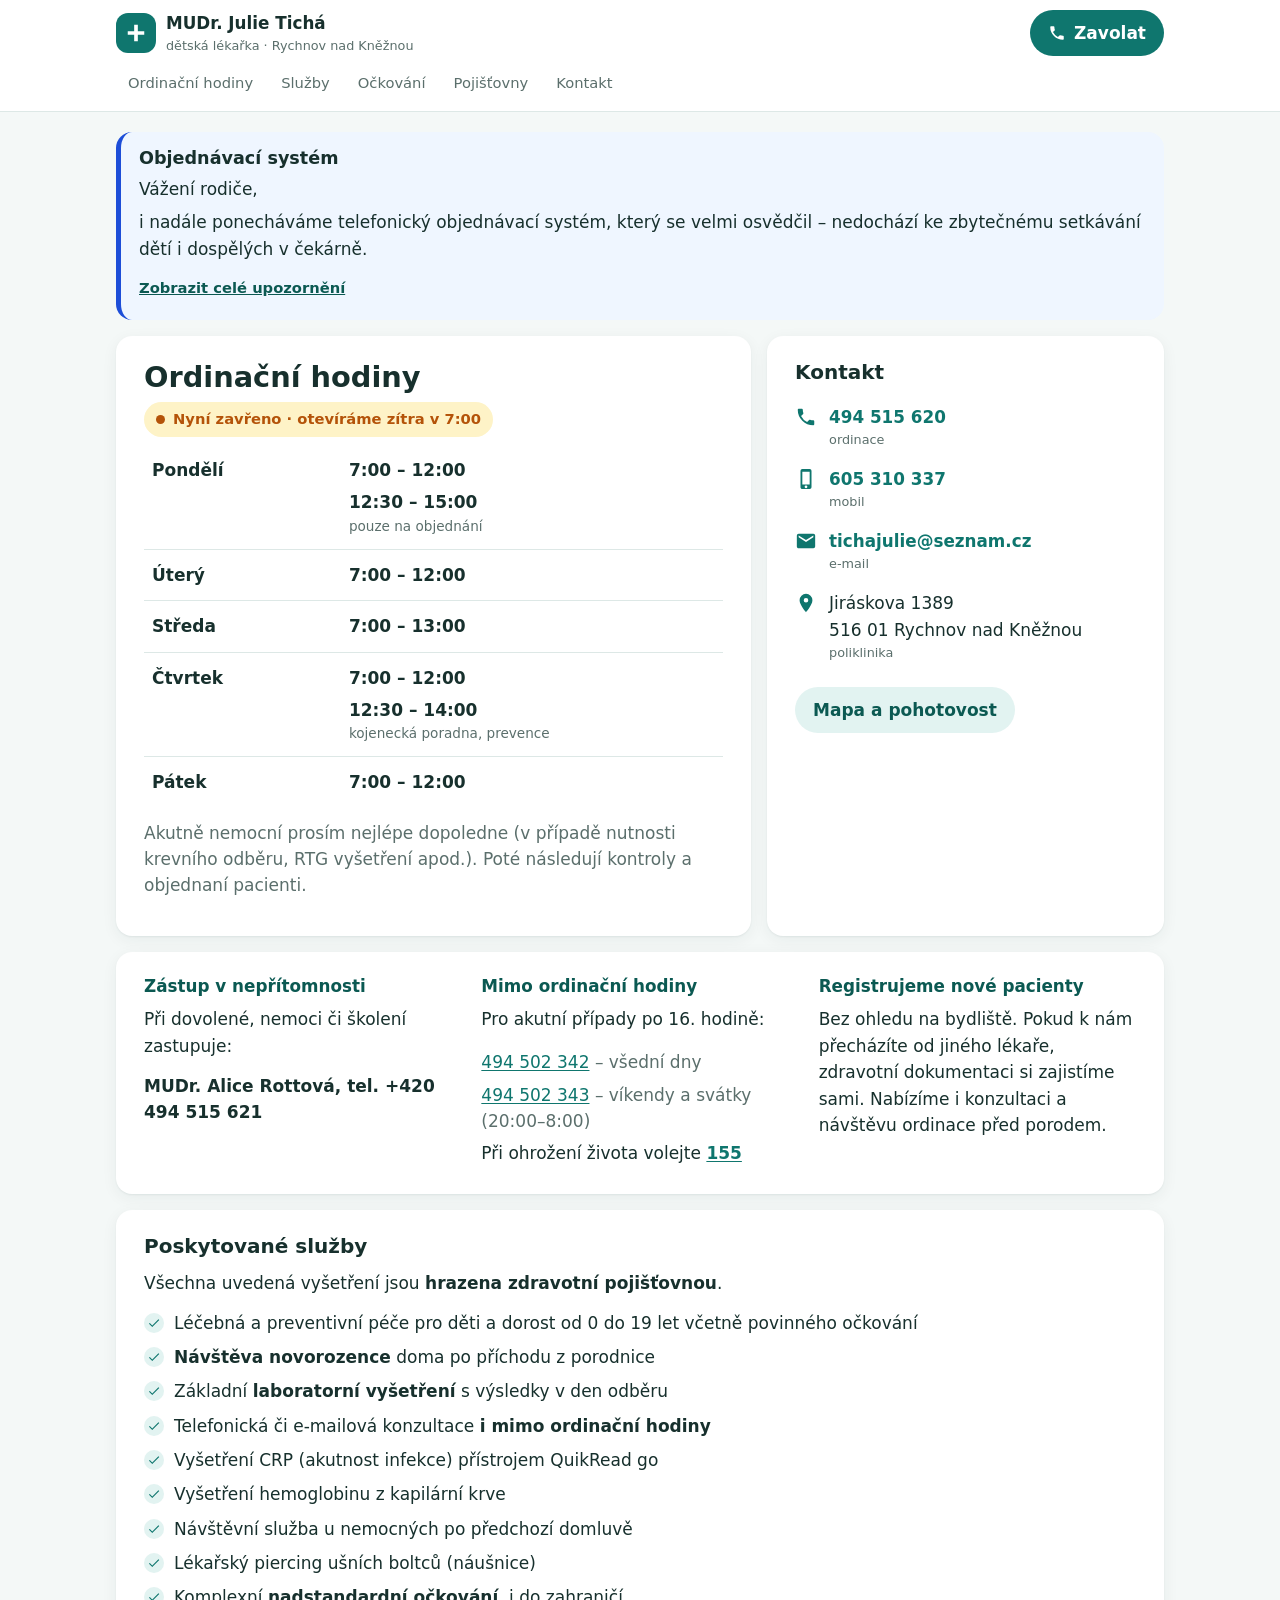
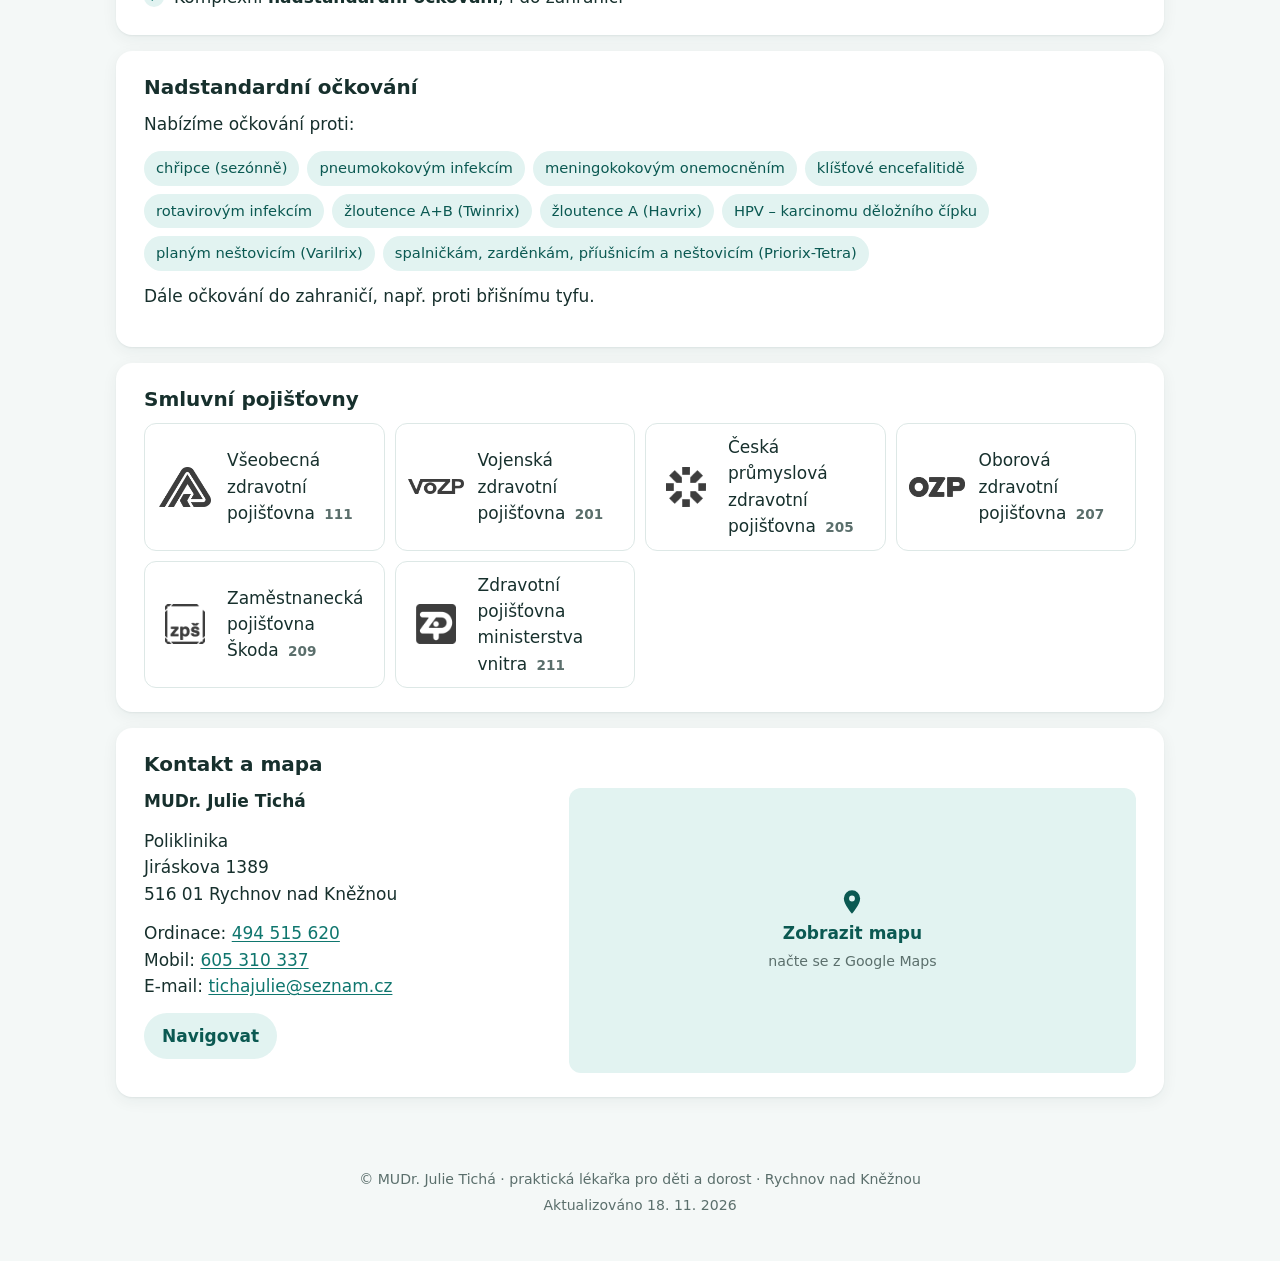
==== index.html @ 113739bf "Nový statický web MUDr. Julie Tichá pro GitHub Pages - jednostránkový responzivní web (ordinační hod" ====
<!doctype html>
<html lang="cs">
<head>
  <meta charset="utf-8">
  <meta name="viewport" content="width=device-width, initial-scale=1, viewport-fit=cover">
  <title>MUDr. Julie Tichá – dětská lékařka, Rychnov nad Kněžnou</title>
  <meta name="description" content="MUDr. Julie Tichá – praktická lékařka pro děti a dorost, poliklinika Rychnov nad Kněžnou. Ordinační hodiny, kontakt, očkování, smluvní pojišťovny.">
  <meta name="theme-color" content="#0f766e">
  <link rel="canonical" href="https://www.mudrjulieticha.cz/">
  <link rel="icon" href="favicon.ico">
  <link rel="stylesheet" href="assets/style.css">
  <meta property="og:title" content="MUDr. Julie Tichá – dětská lékařka">
  <meta property="og:description" content="Ordinační hodiny a kontakt – pediatrie Rychnov nad Kněžnou.">
  <meta property="og:type" content="website">
  <script type="application/ld+json">
  {
    "@context": "https://schema.org",
    "@type": "MedicalClinic",
    "name": "MUDr. Julie Tichá – praktická lékařka pro děti a dorost",
    "medicalSpecialty": "Pediatric",
    "telephone": "+420494515620",
    "email": "tichajulie@seznam.cz",
    "url": "https://www.mudrjulieticha.cz/",
    "address": {
      "@type": "PostalAddress",
      "streetAddress": "Jiráskova 1389",
      "addressLocality": "Rychnov nad Kněžnou",
      "postalCode": "516 01",
      "addressCountry": "CZ"
    }
  }
  </script>
  <script src="assets/app.js" defer></script>
</head>
<body>
  <a class="skip" href="#hodiny">Přejít na ordinační hodiny</a>

  <header class="site-header">
    <div class="wrap header-inner">
      <a class="brand" href="./" aria-label="MUDr. Julie Tichá – úvod">
        <span class="brand-mark" aria-hidden="true">
          <svg viewBox="0 0 24 24" width="22" height="22"><path fill="currentColor" d="M10 3h4v7h7v4h-7v7h-4v-7H3v-4h7z"/></svg>
        </span>
        <span class="brand-text">
          <strong>MUDr. Julie Tichá</strong>
          <small>dětská lékařka · Rychnov nad Kněžnou</small>
        </span>
      </a>
      <a class="btn btn-call" href="tel:+420494515620">
        <svg viewBox="0 0 24 24" width="18" height="18" aria-hidden="true"><path fill="currentColor" d="M6.6 10.8a15.1 15.1 0 0 0 6.6 6.6l2.2-2.2c.3-.3.7-.4 1-.2 1.1.4 2.3.6 3.6.6.6 0 1 .4 1 1V20c0 .6-.4 1-1 1A17 17 0 0 1 3 4c0-.6.4-1 1-1h3.5c.6 0 1 .4 1 1 0 1.3.2 2.5.6 3.6.1.3 0 .7-.2 1z"/></svg>
        <span>Zavolat</span>
      </a>
    </div>
    <nav class="site-nav" aria-label="Hlavní menu">
      <div class="wrap">
        <ul>
          <li><a href="#hodiny">Ordinační hodiny</a></li>
          <li><a href="#sluzby">Služby</a></li>
          <li><a href="#ockovani">Očkování</a></li>
          <li><a href="#pojistovny">Pojišťovny</a></li>
          <li><a href="#kontakt">Kontakt</a></li>
        </ul>
      </div>
    </nav>
  </header>

  <main>
    <div class="wrap">
      <!-- Upozornění z administrace se vykreslí sem -->
      <div id="notices" class="notices" aria-live="polite"></div>

      <div class="top-grid">
        <section id="hodiny" class="card hours-card" aria-labelledby="hodiny-title">
          <div class="card-head">
            <h1 id="hodiny-title">Ordinační hodiny</h1>
            <p id="status" class="status" hidden></p>
          </div>
          <noscript>
            <p class="note-box">Pro zobrazení aktuálních ordinačních hodin povolte JavaScript, nebo zavolejte na <a href="tel:+420494515620">494 515 620</a>.</p>
          </noscript>
          <table class="hours" id="hours-table">
            <caption class="sr-only">Ordinační hodiny podle dnů v týdnu</caption>
            <tbody id="hours-body">
              <tr><td class="loading">Načítám…</td></tr>
            </tbody>
          </table>
          <p id="hours-note" class="muted" hidden></p>
        </section>

        <aside class="card contact-card" aria-labelledby="kontakt-rychly">
          <h2 id="kontakt-rychly">Kontakt</h2>
          <ul class="contact-list">
            <li>
              <svg viewBox="0 0 24 24" aria-hidden="true"><path fill="currentColor" d="M6.6 10.8a15.1 15.1 0 0 0 6.6 6.6l2.2-2.2c.3-.3.7-.4 1-.2 1.1.4 2.3.6 3.6.6.6 0 1 .4 1 1V20c0 .6-.4 1-1 1A17 17 0 0 1 3 4c0-.6.4-1 1-1h3.5c.6 0 1 .4 1 1 0 1.3.2 2.5.6 3.6.1.3 0 .7-.2 1z"/></svg>
              <div><a href="tel:+420494515620">494 515 620</a><small>ordinace</small></div>
            </li>
            <li>
              <svg viewBox="0 0 24 24" aria-hidden="true"><path fill="currentColor" d="M16 1H8a2 2 0 0 0-2 2v18c0 1.1.9 2 2 2h8a2 2 0 0 0 2-2V3a2 2 0 0 0-2-2zm-4 21a1.5 1.5 0 1 1 0-3 1.5 1.5 0 0 1 0 3zm4-4H8V4h8z"/></svg>
              <div><a href="tel:+420605310337">605 310 337</a><small>mobil</small></div>
            </li>
            <li>
              <svg viewBox="0 0 24 24" aria-hidden="true"><path fill="currentColor" d="M20 4H4a2 2 0 0 0-2 2v12c0 1.1.9 2 2 2h16a2 2 0 0 0 2-2V6a2 2 0 0 0-2-2zm0 4-8 5-8-5V6l8 5 8-5z"/></svg>
              <div><a href="mailto:tichajulie@seznam.cz">tichajulie@seznam.cz</a><small>e-mail</small></div>
            </li>
            <li>
              <svg viewBox="0 0 24 24" aria-hidden="true"><path fill="currentColor" d="M12 2a7 7 0 0 0-7 7c0 5.2 7 13 7 13s7-7.8 7-13a7 7 0 0 0-7-7zm0 9.5a2.5 2.5 0 1 1 0-5 2.5 2.5 0 0 1 0 5z"/></svg>
              <div>Jiráskova 1389<br>516 01 Rychnov nad Kněžnou<small>poliklinika</small></div>
            </li>
          </ul>
          <a class="btn btn-ghost" href="#kontakt">Mapa a pohotovost</a>
        </aside>
      </div>

      <section class="card info-grid" aria-label="Důležité informace">
        <div>
          <h2>Zástup v nepřítomnosti</h2>
          <p>Při dovolené, nemoci či školení zastupuje:</p>
          <p class="strong" id="substitute">MUDr. Alice Rottová, tel. +420 494 515 621</p>
        </div>
        <div>
          <h2>Mimo ordinační hodiny</h2>
          <p>Pro akutní případy po 16. hodině:</p>
          <ul class="plain">
            <li><a href="tel:+420494502342">494 502 342</a> <span class="muted">– všední dny</span></li>
            <li><a href="tel:+420494502343">494 502 343</a> <span class="muted">– víkendy a svátky (20:00–8:00)</span></li>
            <li>Při ohrožení života volejte <a href="tel:155"><strong>155</strong></a></li>
          </ul>
        </div>
        <div>
          <h2>Registrujeme nové pacienty</h2>
          <p>Bez ohledu na bydliště. Pokud k nám přecházíte od jiného lékaře, zdravotní dokumentaci si zajistíme sami. Nabízíme i konzultaci a návštěvu ordinace před porodem.</p>
        </div>
      </section>

      <section id="sluzby" class="card" aria-labelledby="sluzby-title">
        <h2 id="sluzby-title">Poskytované služby</h2>
        <p>Všechna uvedená vyšetření jsou <strong>hrazena zdravotní pojišťovnou</strong>.</p>
        <ul class="checklist">
          <li>Léčebná a preventivní péče pro děti a dorost od 0 do 19 let včetně povinného očkování</li>
          <li><strong>Návštěva novorozence</strong> doma po příchodu z porodnice</li>
          <li>Základní <strong>laboratorní vyšetření</strong> s výsledky v den odběru</li>
          <li>Telefonická či e-mailová konzultace <strong>i mimo ordinační hodiny</strong></li>
          <li>Vyšetření CRP (akutnost infekce) přístrojem QuikRead go</li>
          <li>Vyšetření hemoglobinu z kapilární krve</li>
          <li>Návštěvní služba u nemocných po předchozí domluvě</li>
          <li>Lékařský piercing ušních boltců (náušnice)</li>
          <li>Komplexní <strong>nadstandardní očkování</strong>, i do zahraničí</li>
        </ul>
      </section>

      <section id="ockovani" class="card" aria-labelledby="ockovani-title">
        <h2 id="ockovani-title">Nadstandardní očkování</h2>
        <p>Nabízíme očkování proti:</p>
        <ul class="tags">
          <li>chřipce (sezónně)</li>
          <li>pneumokokovým infekcím</li>
          <li>meningokokovým onemocněním</li>
          <li>klíšťové encefalitidě</li>
          <li>rotavirovým infekcím</li>
          <li>žloutence A+B (Twinrix)</li>
          <li>žloutence A (Havrix)</li>
          <li>HPV – karcinomu děložního čípku</li>
          <li>planým neštovicím (Varilrix)</li>
          <li>spalničkám, zarděnkám, příušnicím a neštovicím (Priorix-Tetra)</li>
        </ul>
        <p>Dále očkování do zahraničí, např. proti břišnímu tyfu.</p>
      </section>

      <section id="pojistovny" class="card" aria-labelledby="pojistovny-title">
        <h2 id="pojistovny-title">Smluvní pojišťovny</h2>
        <ul class="insurers">
          <li><img src="assets/img/vzp.png" alt="" width="100" height="78" loading="lazy"><span>Všeobecná zdravotní pojišťovna <b>111</b></span></li>
          <li><img src="assets/img/vozp.png" alt="" width="100" height="27" loading="lazy"><span>Vojenská zdravotní pojišťovna <b>201</b></span></li>
          <li><img src="assets/img/czpz.png" alt="" width="100" height="100" loading="lazy"><span>Česká průmyslová zdravotní pojišťovna <b>205</b></span></li>
          <li><img src="assets/img/ozp.png" alt="" width="100" height="35" loading="lazy"><span>Oborová zdravotní pojišťovna <b>207</b></span></li>
          <li><img src="assets/img/zps.png" alt="" width="100" height="100" loading="lazy"><span>Zaměstnanecká pojišťovna Škoda <b>209</b></span></li>
          <li><img src="assets/img/zpmv.png" alt="" width="100" height="100" loading="lazy"><span>Zdravotní pojišťovna ministerstva vnitra <b>211</b></span></li>
        </ul>
      </section>

      <section id="kontakt" class="card contact-full" aria-labelledby="kontakt-title">
        <h2 id="kontakt-title">Kontakt a mapa</h2>
        <div class="contact-full-grid">
          <div>
            <p class="strong">MUDr. Julie Tichá</p>
            <p>Poliklinika<br>Jiráskova 1389<br>516 01 Rychnov nad Kněžnou</p>
            <p>
              Ordinace: <a href="tel:+420494515620">494 515 620</a><br>
              Mobil: <a href="tel:+420605310337">605 310 337</a><br>
              E-mail: <a href="mailto:tichajulie@seznam.cz">tichajulie@seznam.cz</a>
            </p>
            <p><a class="btn btn-ghost" href="https://www.google.com/maps/dir/?api=1&amp;destination=Jir%C3%A1skova+1389%2C+Rychnov+nad+Kn%C4%9B%C5%BEnou" target="_blank" rel="noopener">Navigovat</a></p>
          </div>
          <div class="map" id="map">
            <button type="button" class="map-load" id="map-load">
              <svg viewBox="0 0 24 24" width="28" height="28" aria-hidden="true"><path fill="currentColor" d="M12 2a7 7 0 0 0-7 7c0 5.2 7 13 7 13s7-7.8 7-13a7 7 0 0 0-7-7zm0 9.5a2.5 2.5 0 1 1 0-5 2.5 2.5 0 0 1 0 5z"/></svg>
              <span>Zobrazit mapu</span>
              <small>načte se z Google Maps</small>
            </button>
          </div>
        </div>
      </section>
    </div>
  </main>

  <footer class="site-footer">
    <div class="wrap">
      <p>© MUDr. Julie Tichá · praktická lékařka pro děti a dorost · Rychnov nad Kněžnou</p>
      <p class="muted" id="updated"></p>
    </div>
  </footer>

  <!-- Vyskakovací upozornění -->
  <dialog id="popup" class="popup" aria-labelledby="popup-title">
    <div class="popup-inner">
      <h2 id="popup-title"></h2>
      <div id="popup-body"></div>
      <form method="dialog">
        <button class="btn" value="ok" autofocus>Rozumím</button>
      </form>
    </div>
  </dialog>
</body>
</html>
---- assets/style.css ----
/* MUDr. Julie Tichá – nový web */
:root {
  --bg: #f4f8f7;
  --card: #ffffff;
  --text: #17302d;
  --muted: #5b6f6c;
  --line: #dde8e6;
  --brand: #0f766e;
  --brand-dark: #0b5952;
  --brand-soft: #e2f3f1;
  --ok: #15803d;
  --ok-soft: #dcfce7;
  --closed: #b45309;
  --closed-soft: #fef3c7;
  --warn: #b91c1c;
  --warn-soft: #fef2f2;
  --info-soft: #eff6ff;
  --info: #1d4ed8;
  --radius: 16px;
  --shadow: 0 1px 2px rgba(15, 50, 45, .06), 0 4px 16px rgba(15, 50, 45, .06);
  --font: system-ui, -apple-system, "Segoe UI", Roboto, "Helvetica Neue", Arial, sans-serif;
}

*, *::before, *::after { box-sizing: border-box; }
html { scroll-behavior: smooth; scroll-padding-top: 120px; -webkit-text-size-adjust: 100%; }
body {
  margin: 0;
  font-family: var(--font);
  font-size: 17px;
  line-height: 1.55;
  color: var(--text);
  background: var(--bg);
}
img { max-width: 100%; height: auto; }
a { color: var(--brand); text-underline-offset: 2px; }
a:hover { color: var(--brand-dark); }
h1, h2, h3 { line-height: 1.2; margin: 0 0 .6em; }
h1 { font-size: 1.6rem; }
h2 { font-size: 1.25rem; }
p { margin: 0 0 .8em; }
.wrap { width: 100%; max-width: 1080px; margin: 0 auto; padding: 0 16px; }
.muted { color: var(--muted); }
.strong { font-weight: 600; }
.sr-only { position: absolute; width: 1px; height: 1px; overflow: hidden; clip: rect(0 0 0 0); white-space: nowrap; }
.skip { position: absolute; left: -9999px; top: 0; background: var(--brand); color: #fff; padding: 8px 12px; z-index: 100; }
.skip:focus { left: 8px; top: 8px; }
:focus-visible { outline: 3px solid #f59e0b; outline-offset: 2px; border-radius: 4px; }

/* ---------- Hlavička ---------- */
.site-header {
  position: sticky; top: 0; z-index: 20;
  background: rgba(255, 255, 255, .96);
  backdrop-filter: saturate(1.4) blur(8px);
  border-bottom: 1px solid var(--line);
}
.header-inner { display: flex; align-items: center; justify-content: space-between; gap: 12px; padding-top: 10px; padding-bottom: 10px; }
.brand { display: flex; align-items: center; gap: 10px; text-decoration: none; color: var(--text); min-width: 0; }
.brand-mark {
  flex: none; display: grid; place-items: center;
  width: 40px; height: 40px; border-radius: 12px;
  background: var(--brand); color: #fff;
}
.brand-text { display: flex; flex-direction: column; min-width: 0; }
.brand-text strong { font-size: 1.05rem; white-space: nowrap; }
.brand-text small { color: var(--muted); font-size: .8rem; white-space: nowrap; overflow: hidden; text-overflow: ellipsis; }

.site-nav ul { display: flex; gap: 4px; list-style: none; margin: 0; padding: 0 0 8px; overflow-x: auto; scrollbar-width: none; }
.site-nav ul::-webkit-scrollbar { display: none; }
.site-nav a {
  display: block; padding: 6px 12px; border-radius: 999px;
  text-decoration: none; color: var(--muted); font-size: .92rem; white-space: nowrap;
}
.site-nav a:hover { background: var(--brand-soft); color: var(--brand-dark); }

/* ---------- Tlačítka ---------- */
.btn {
  display: inline-flex; align-items: center; justify-content: center; gap: 8px;
  min-height: 44px; padding: 10px 18px; border-radius: 999px; border: 0;
  background: var(--brand); color: #fff; font: inherit; font-weight: 600;
  text-decoration: none; cursor: pointer;
}
.btn:hover { background: var(--brand-dark); color: #fff; }
.btn-ghost { background: var(--brand-soft); color: var(--brand-dark); }
.btn-ghost:hover { background: #cbeae6; color: var(--brand-dark); }
.btn-call { flex: none; }

/* ---------- Obsah ---------- */
main { padding: 20px 0 32px; }
.card {
  background: var(--card); border-radius: var(--radius); box-shadow: var(--shadow);
  padding: 20px; margin-bottom: 16px;
}
.top-grid { display: grid; gap: 16px; margin-bottom: 16px; }
.top-grid .card { margin-bottom: 0; }

/* Upozornění */
.notices:empty { display: none; }
.notice {
  border-radius: var(--radius); padding: 16px 18px; margin-bottom: 16px;
  background: var(--info-soft); border-left: 5px solid var(--info);
}
.notice h2 { font-size: 1.1rem; margin-bottom: .4em; }
.notice p { margin-bottom: .4em; }
.notice p:last-child { margin-bottom: 0; }
.notice.warning { background: var(--warn-soft); border-left-color: var(--warn); }
.notice.success { background: var(--ok-soft); border-left-color: var(--ok); }
.notice.collapsed .notice-body p:nth-child(n+3) { display: none; }
.notice .more {
  margin-top: 4px; padding: 4px 0; border: 0; background: none; cursor: pointer;
  font: inherit; font-weight: 600; font-size: .92rem; color: var(--brand-dark); text-decoration: underline;
}
.notice .dates { font-size: .9rem; color: var(--muted); margin-bottom: .4em; }

/* Ordinační hodiny */
.card-head { display: flex; flex-wrap: wrap; align-items: center; justify-content: space-between; gap: 8px 16px; margin-bottom: 8px; }
.card-head h1 { margin: 0; }
.status {
  margin: 0; display: inline-flex; align-items: center; gap: 8px;
  padding: 6px 12px; border-radius: 999px; font-weight: 600; font-size: .92rem;
  background: var(--closed-soft); color: var(--closed);
}
.status::before { content: ""; width: 9px; height: 9px; border-radius: 50%; background: currentColor; }
.status.open { background: var(--ok-soft); color: var(--ok); }
.status.open::before { animation: pulse 2s infinite; }
@keyframes pulse { 0%, 100% { opacity: 1; } 50% { opacity: .35; } }

.hours { width: 100%; border-collapse: collapse; margin-bottom: 12px; }
.hours th, .hours td { text-align: left; vertical-align: top; padding: 12px 8px; border-bottom: 1px solid var(--line); }
.hours tr:last-child th, .hours tr:last-child td { border-bottom: 0; }
.hours th { font-weight: 600; width: 34%; }
.hours .block { display: block; }
.hours .block + .block { margin-top: 6px; }
.hours .time { font-variant-numeric: tabular-nums; font-weight: 600; white-space: nowrap; }
.hours .note { display: block; font-size: .85rem; color: var(--muted); }
.hours .closed-day { color: var(--muted); }
.hours tr.today th, .hours tr.today td { background: var(--brand-soft); }
.hours tr.today th { border-radius: 10px 0 0 10px; }
.hours tr.today td { border-radius: 0 10px 10px 0; }
.hours tr.today th::after {
  content: "dnes"; display: inline-block; margin-left: 8px; padding: 1px 8px;
  border-radius: 999px; background: var(--brand); color: #fff; font-size: .72rem; font-weight: 600; vertical-align: 2px;
}
.loading { color: var(--muted); }

/* Kontakt – rychlý */
.contact-list { list-style: none; margin: 0 0 16px; padding: 0; }
.contact-list li { display: flex; gap: 12px; align-items: flex-start; padding: 8px 0; }
.contact-list svg { flex: none; width: 22px; height: 22px; color: var(--brand); margin-top: 2px; }
.contact-list a { font-weight: 600; text-decoration: none; font-size: 1.05rem; }
.contact-list small { display: block; color: var(--muted); font-size: .8rem; }

/* Informace */
.info-grid { display: grid; gap: 20px; }
.info-grid h2 { font-size: 1.05rem; color: var(--brand-dark); }
.info-grid p:last-child { margin-bottom: 0; }
ul.plain { list-style: none; padding: 0; margin: 0; }
ul.plain li { padding: 3px 0; }

.checklist { list-style: none; padding: 0; margin: 0; display: grid; gap: 8px; }
.checklist li { position: relative; padding-left: 30px; }
.checklist li::before {
  content: ""; position: absolute; left: 0; top: 3px; width: 20px; height: 20px; border-radius: 50%;
  background: var(--brand-soft) url("data:image/svg+xml,%3Csvg xmlns='http://www.w3.org/2000/svg' viewBox='0 0 24 24'%3E%3Cpath fill='%230f766e' d='M9 16.2 4.8 12l-1.4 1.4L9 19 21 7l-1.4-1.4z'/%3E%3C/svg%3E") center/14px no-repeat;
}

.tags { list-style: none; padding: 0; margin: 0 0 12px; display: flex; flex-wrap: wrap; gap: 8px; }
.tags li { background: var(--brand-soft); color: var(--brand-dark); padding: 6px 12px; border-radius: 999px; font-size: .92rem; }

.insurers { list-style: none; padding: 0; margin: 0; display: grid; gap: 10px; grid-template-columns: repeat(auto-fill, minmax(240px, 1fr)); }
.insurers li { display: flex; align-items: center; gap: 14px; padding: 10px 12px; border: 1px solid var(--line); border-radius: 12px; }
.insurers img { width: 56px; height: 40px; object-fit: contain; flex: none; }
.insurers b { color: var(--muted); font-weight: 600; font-size: .85rem; margin-left: 4px; }

.contact-full-grid { display: grid; gap: 20px; }
.map { min-height: 260px; border-radius: 12px; overflow: hidden; background: var(--brand-soft); }
.map iframe { width: 100%; height: 100%; min-height: 300px; border: 0; display: block; }
.map-load {
  width: 100%; height: 100%; min-height: 260px; border: 0; cursor: pointer;
  display: flex; flex-direction: column; align-items: center; justify-content: center; gap: 4px;
  background: transparent; color: var(--brand-dark); font: inherit; font-weight: 600;
}
.map-load small { font-weight: 400; color: var(--muted); }
.map-load:hover { background: #d4eeea; }

.note-box { background: var(--closed-soft); padding: 12px; border-radius: 10px; }

.site-footer { padding: 24px 0 40px; font-size: .88rem; color: var(--muted); text-align: center; }
.site-footer p { margin: 0 0 4px; }

/* Popup */
.popup {
  border: 0; padding: 0; border-radius: var(--radius); max-width: min(520px, calc(100vw - 32px));
  width: 100%; box-shadow: 0 20px 60px rgba(0, 0, 0, .25); color: var(--text);
}
.popup::backdrop { background: rgba(15, 30, 28, .55); }
.popup-inner { padding: 24px; border-top: 6px solid var(--warn); }
.popup.info .popup-inner { border-top-color: var(--info); }
.popup.success .popup-inner { border-top-color: var(--ok); }
.popup form { margin-top: 16px; text-align: right; }
.popup .notice-item + .notice-item { margin-top: 16px; padding-top: 16px; border-top: 1px solid var(--line); }
.popup h3 { font-size: 1.05rem; margin-bottom: .3em; }

/* ---------- Větší obrazovky ---------- */
@media (min-width: 720px) {
  body { font-size: 17px; }
  .card { padding: 24px 28px; }
  .top-grid { grid-template-columns: 1.6fr 1fr; }
  .info-grid { grid-template-columns: repeat(3, 1fr); }
  .contact-full-grid { grid-template-columns: 1fr 1.4fr; }
  .site-nav ul { padding-bottom: 10px; }
  h1 { font-size: 1.8rem; }
}
@media (max-width: 420px) {
  .btn-call span { display: none; }
  .btn-call { width: 44px; padding: 0; }
  .brand-mark { width: 36px; height: 36px; }
  .hours th { width: 30%; }
}
@media (prefers-reduced-motion: reduce) {
  html { scroll-behavior: auto; }
  .status.open::before { animation: none; }
}
@media print {
  .site-header, .site-nav, .map, .btn, .popup { display: none !important; }
  .card { box-shadow: none; border: 1px solid #ccc; }
}
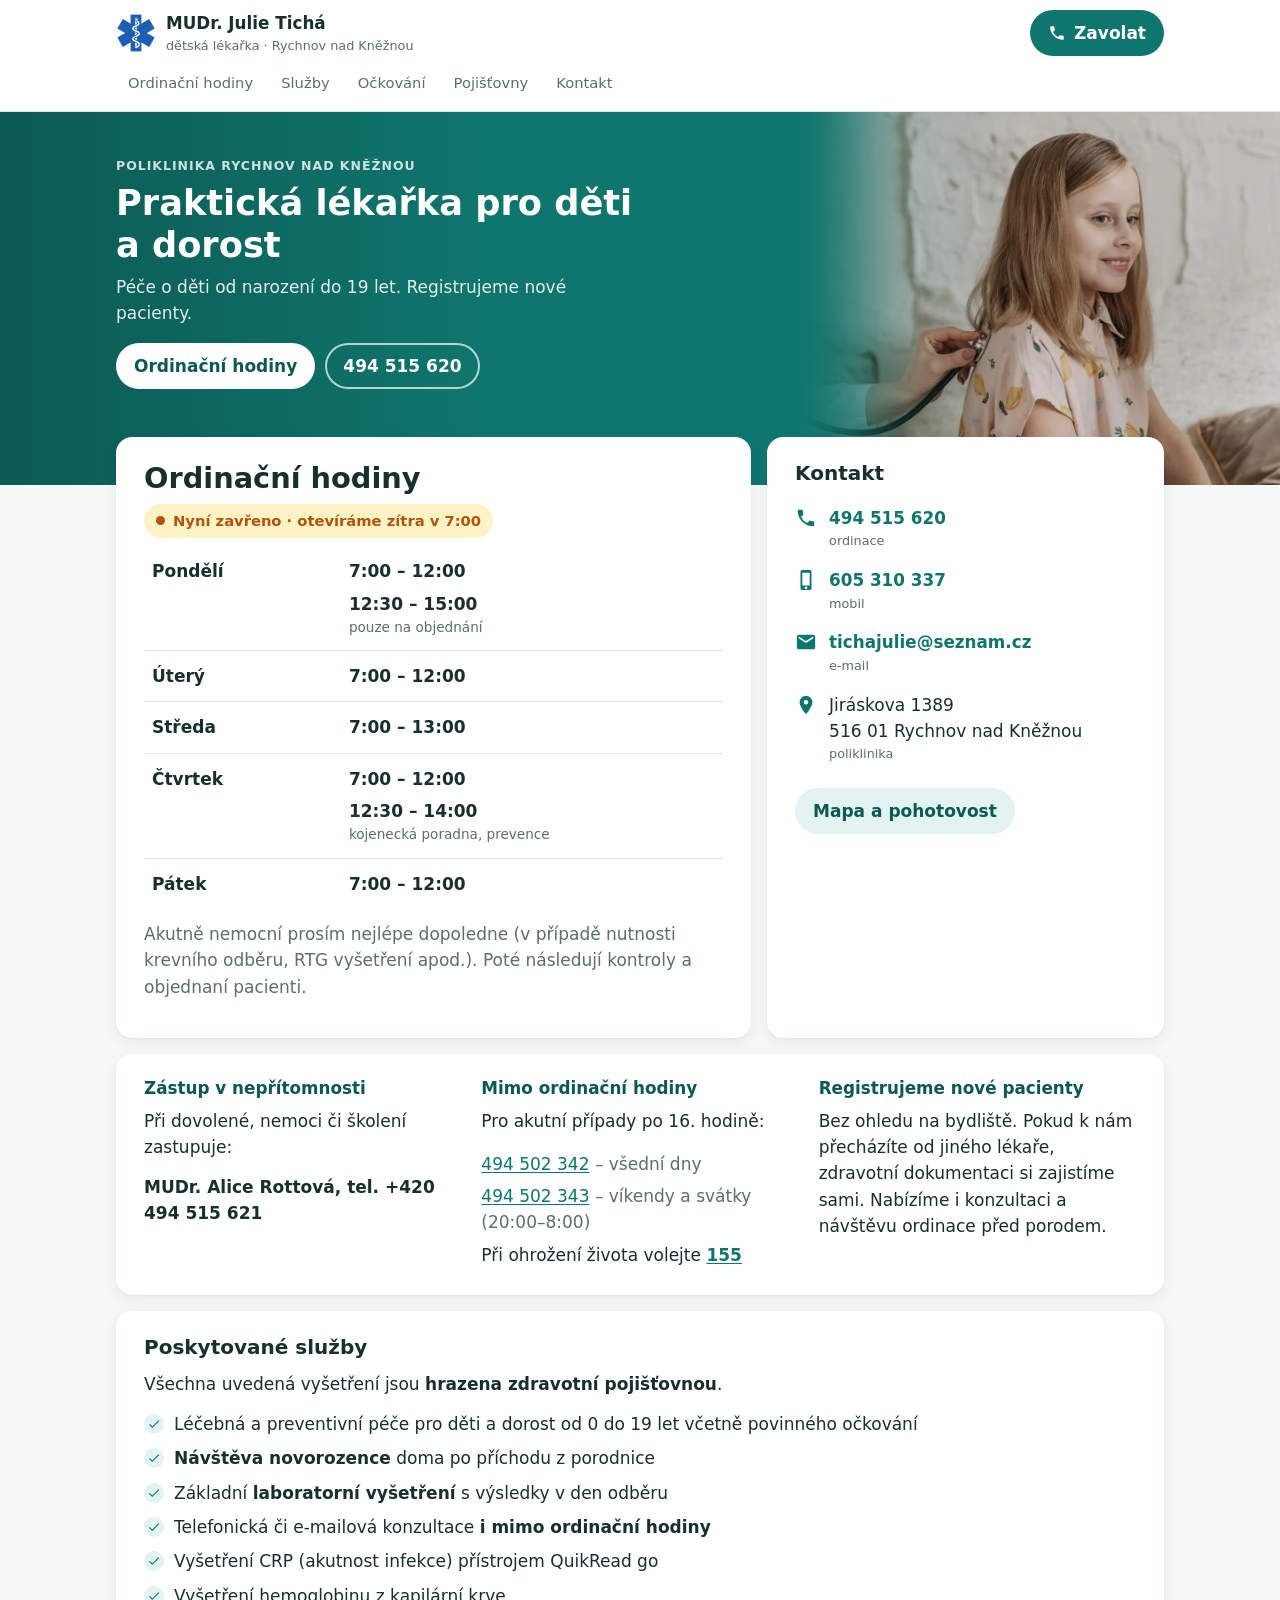
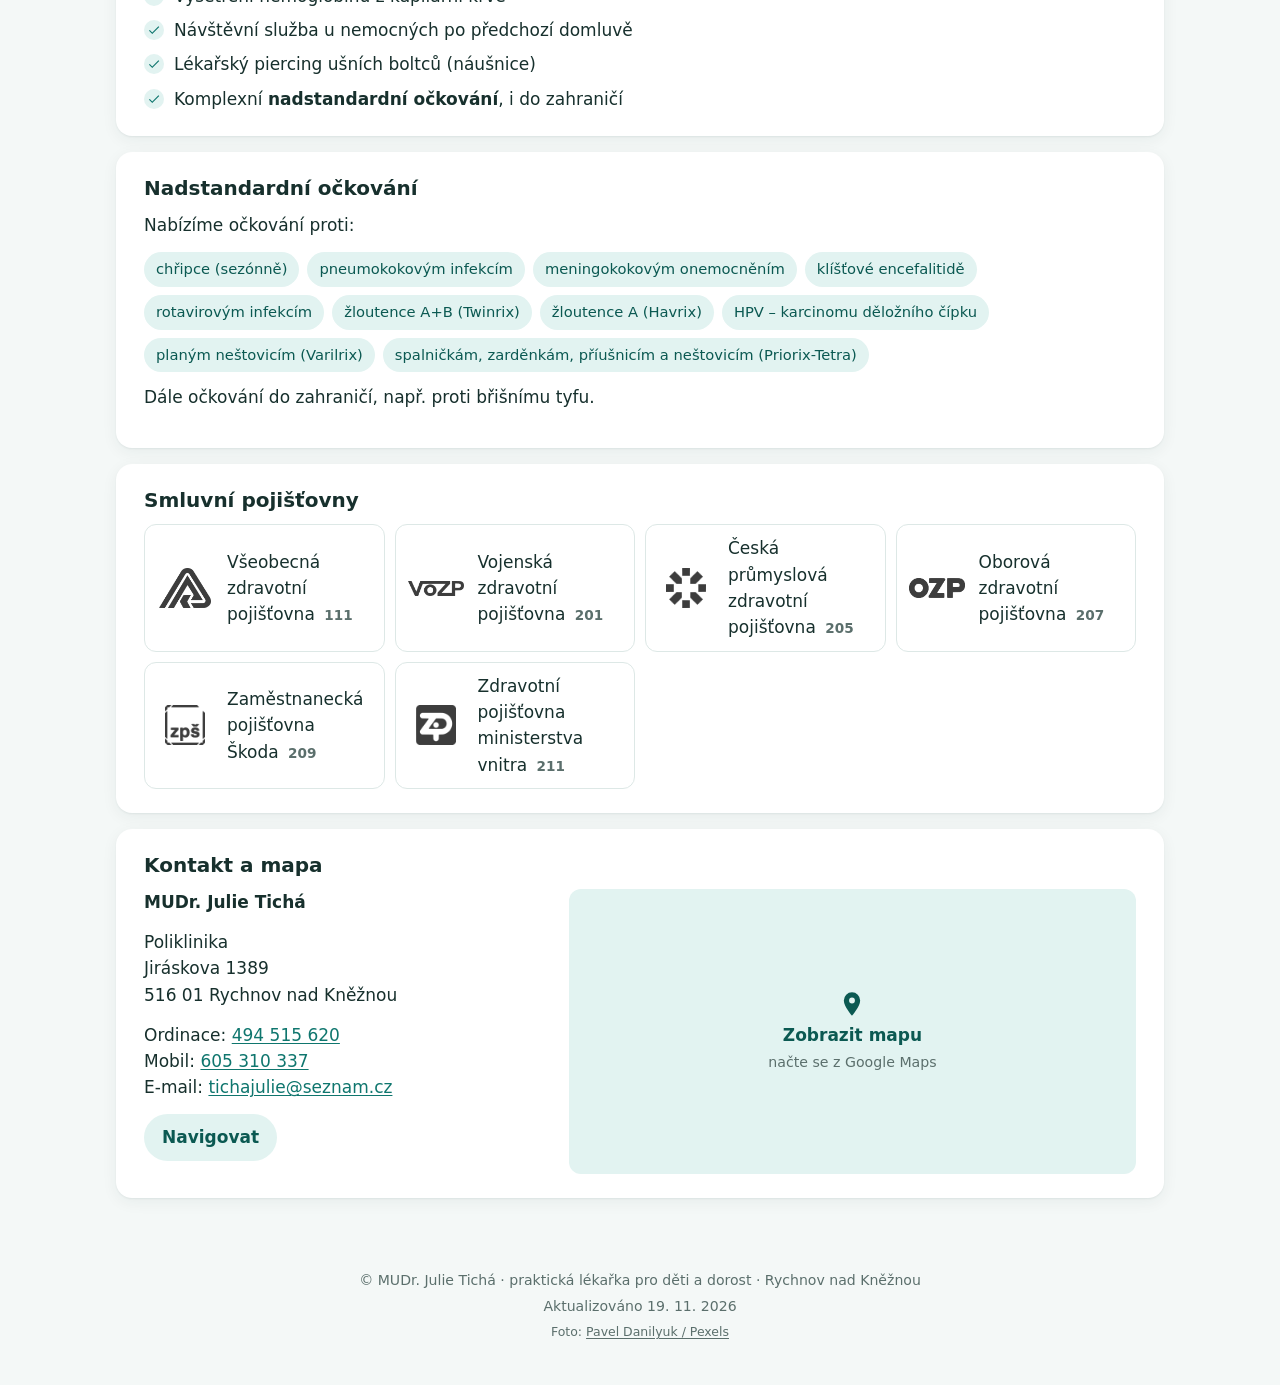
==== commit 3940fcc6: "." ====
--- a/index.html
+++ b/index.html
@@ -33,13 +33,36 @@
   <script src="assets/app.js" defer></script>
 </head>
 <body>
+  <!-- Hvězda života (Star of Life) – definice znaku, použitá v hlavičce i v úvodním pásu -->
+  <svg width="0" height="0" class="sr-only" aria-hidden="true" focusable="false">
+    <defs>
+      <g id="sol-arms">
+        <rect x="-27" y="-92" width="54" height="184"/>
+        <rect x="-27" y="-92" width="54" height="184" transform="rotate(60)"/>
+        <rect x="-27" y="-92" width="54" height="184" transform="rotate(-60)"/>
+      </g>
+      <path id="sol-snake" d="M96 384 C128 380 150 356 132 334 C110 308 58 312 62 280 C66 248 140 254 138 220 C136 186 60 192 62 158 C64 126 136 134 134 102 C133 86 120 76 114 70"/>
+    </defs>
+    <symbol id="star-of-life" viewBox="-100 -100 200 200">
+      <use href="#sol-arms" fill="#fff" stroke="#fff" stroke-width="10" stroke-linejoin="miter"/>
+      <use href="#sol-arms" fill="#1d5fb3"/>
+      <g transform="scale(0.42) translate(-100 -214)" fill="none" stroke-linecap="round" stroke-linejoin="round">
+        <rect x="91" y="28" width="18" height="372" rx="9" fill="#fff"/>
+        <use href="#sol-snake" stroke="#1d5fb3" stroke-width="32"/>
+        <use href="#sol-snake" stroke="#fff" stroke-width="18"/>
+        <ellipse cx="108" cy="54" rx="22" ry="15" transform="rotate(-20 108 54)" fill="#fff" stroke="#1d5fb3" stroke-width="7"/>
+        <circle cx="114" cy="50" r="3.5" fill="#1d5fb3"/>
+      </g>
+    </symbol>
+  </svg>
+
   <a class="skip" href="#hodiny">Přejít na ordinační hodiny</a>
 
   <header class="site-header">
     <div class="wrap header-inner">
       <a class="brand" href="./" aria-label="MUDr. Julie Tichá – úvod">
         <span class="brand-mark" aria-hidden="true">
-          <svg viewBox="0 0 24 24" width="22" height="22"><path fill="currentColor" d="M10 3h4v7h7v4h-7v7h-4v-7H3v-4h7z"/></svg>
+          <svg viewBox="0 0 200 200" width="40" height="40"><use href="#star-of-life" width="200" height="200"/></svg>
         </span>
         <span class="brand-text">
           <strong>MUDr. Julie Tichá</strong>
@@ -63,6 +86,18 @@
       </div>
     </nav>
   </header>
+
+  <section class="hero" aria-label="Úvod">
+    <div class="wrap hero-inner">
+      <p class="hero-kicker">Poliklinika Rychnov nad Kněžnou</p>
+      <p class="hero-title">Praktická lékařka pro děti a&nbsp;dorost</p>
+      <p class="hero-text">Péče o děti od narození do 19 let. Registrujeme nové pacienty.</p>
+      <div class="hero-actions">
+        <a class="btn btn-light" href="#hodiny">Ordinační hodiny</a>
+        <a class="btn btn-outline" href="tel:+420494515620">494 515 620</a>
+      </div>
+    </div>
+  </section>
 
   <main>
     <div class="wrap">
@@ -207,6 +242,7 @@
     <div class="wrap">
       <p>© MUDr. Julie Tichá · praktická lékařka pro děti a dorost · Rychnov nad Kněžnou</p>
       <p class="muted" id="updated"></p>
+      <p class="muted small-print">Foto: <a href="https://www.pexels.com/photo/7653116/" target="_blank" rel="noopener">Pavel Danilyuk / Pexels</a></p>
     </div>
   </footer>
 
--- a/assets/style.css
+++ b/assets/style.css
@@ -57,9 +57,9 @@
 .brand { display: flex; align-items: center; gap: 10px; text-decoration: none; color: var(--text); min-width: 0; }
 .brand-mark {
   flex: none; display: grid; place-items: center;
-  width: 40px; height: 40px; border-radius: 12px;
-  background: var(--brand); color: #fff;
-}
+  width: 40px; height: 40px;
+}
+.brand-mark svg { width: 40px; height: 40px; }
 .brand-text { display: flex; flex-direction: column; min-width: 0; }
 .brand-text strong { font-size: 1.05rem; white-space: nowrap; }
 .brand-text small { color: var(--muted); font-size: .8rem; white-space: nowrap; overflow: hidden; text-overflow: ellipsis; }
@@ -84,8 +84,32 @@
 .btn-ghost:hover { background: #cbeae6; color: var(--brand-dark); }
 .btn-call { flex: none; }
 
+/* ---------- Úvodní pás s Asklépiovou holí ---------- */
+.hero {
+  position: relative; overflow: hidden; color: #fff;
+  background:
+    linear-gradient(90deg, rgba(11, 89, 82, .94) 0%, rgba(15, 118, 110, .86) 50%, rgba(15, 118, 110, .45) 78%, rgba(15, 118, 110, .2) 100%),
+    url("img/hero-vysetreni-700.webp") 62% 45% / cover no-repeat,
+    var(--brand);
+  padding: 28px 0 76px;
+}
+.hero-inner { position: relative; z-index: 1; }
+.hero-kicker {
+  margin: 0 0 6px; font-size: .78rem; font-weight: 700; letter-spacing: .08em; text-transform: uppercase;
+  color: rgba(255, 255, 255, .8);
+}
+.hero-title { margin: 0 0 8px; font-size: 1.55rem; font-weight: 700; line-height: 1.2; max-width: 16em; }
+.hero-text { margin: 0 0 16px; color: rgba(255, 255, 255, .88); max-width: 30em; }
+.hero-actions { display: flex; flex-wrap: wrap; gap: 10px; }
+.btn-light { background: #fff; color: var(--brand-dark); }
+.btn-light:hover { background: var(--brand-soft); color: var(--brand-dark); }
+.btn-outline { background: transparent; color: #fff; box-shadow: inset 0 0 0 2px rgba(255, 255, 255, .7); }
+.btn-outline:hover { background: rgba(255, 255, 255, .12); color: #fff; }
+
 /* ---------- Obsah ---------- */
 main { padding: 20px 0 32px; }
+.hero + main { padding-top: 0; }
+.hero + main > .wrap { position: relative; margin-top: -48px; }
 .card {
   background: var(--card); border-radius: var(--radius); box-shadow: var(--shadow);
   padding: 20px; margin-bottom: 16px;
@@ -186,6 +210,8 @@
 
 .site-footer { padding: 24px 0 40px; font-size: .88rem; color: var(--muted); text-align: center; }
 .site-footer p { margin: 0 0 4px; }
+.small-print { font-size: .78rem; }
+.small-print a { color: inherit; }
 
 /* Popup */
 .popup {
@@ -209,6 +235,14 @@
   .contact-full-grid { grid-template-columns: 1fr 1.4fr; }
   .site-nav ul { padding-bottom: 10px; }
   h1 { font-size: 1.8rem; }
+  .hero { padding: 44px 0 96px; }
+  .hero-title { font-size: 2.2rem; }
+  .hero {
+    background:
+      linear-gradient(90deg, rgba(11, 89, 82, .97) 0%, rgba(15, 118, 110, .92) 38%, rgba(15, 118, 110, .25) 62%, rgba(15, 118, 110, 0) 80%),
+      url("img/hero-vysetreni-1100.webp") right 30% / auto 118% no-repeat,
+      var(--brand);
+  }
 }
 @media (max-width: 420px) {
   .btn-call span { display: none; }
@@ -221,6 +255,6 @@
   .status.open::before { animation: none; }
 }
 @media print {
-  .site-header, .site-nav, .map, .btn, .popup { display: none !important; }
+  .site-header, .site-nav, .map, .btn, .popup, .hero { display: none !important; }
   .card { box-shadow: none; border: 1px solid #ccc; }
 }
